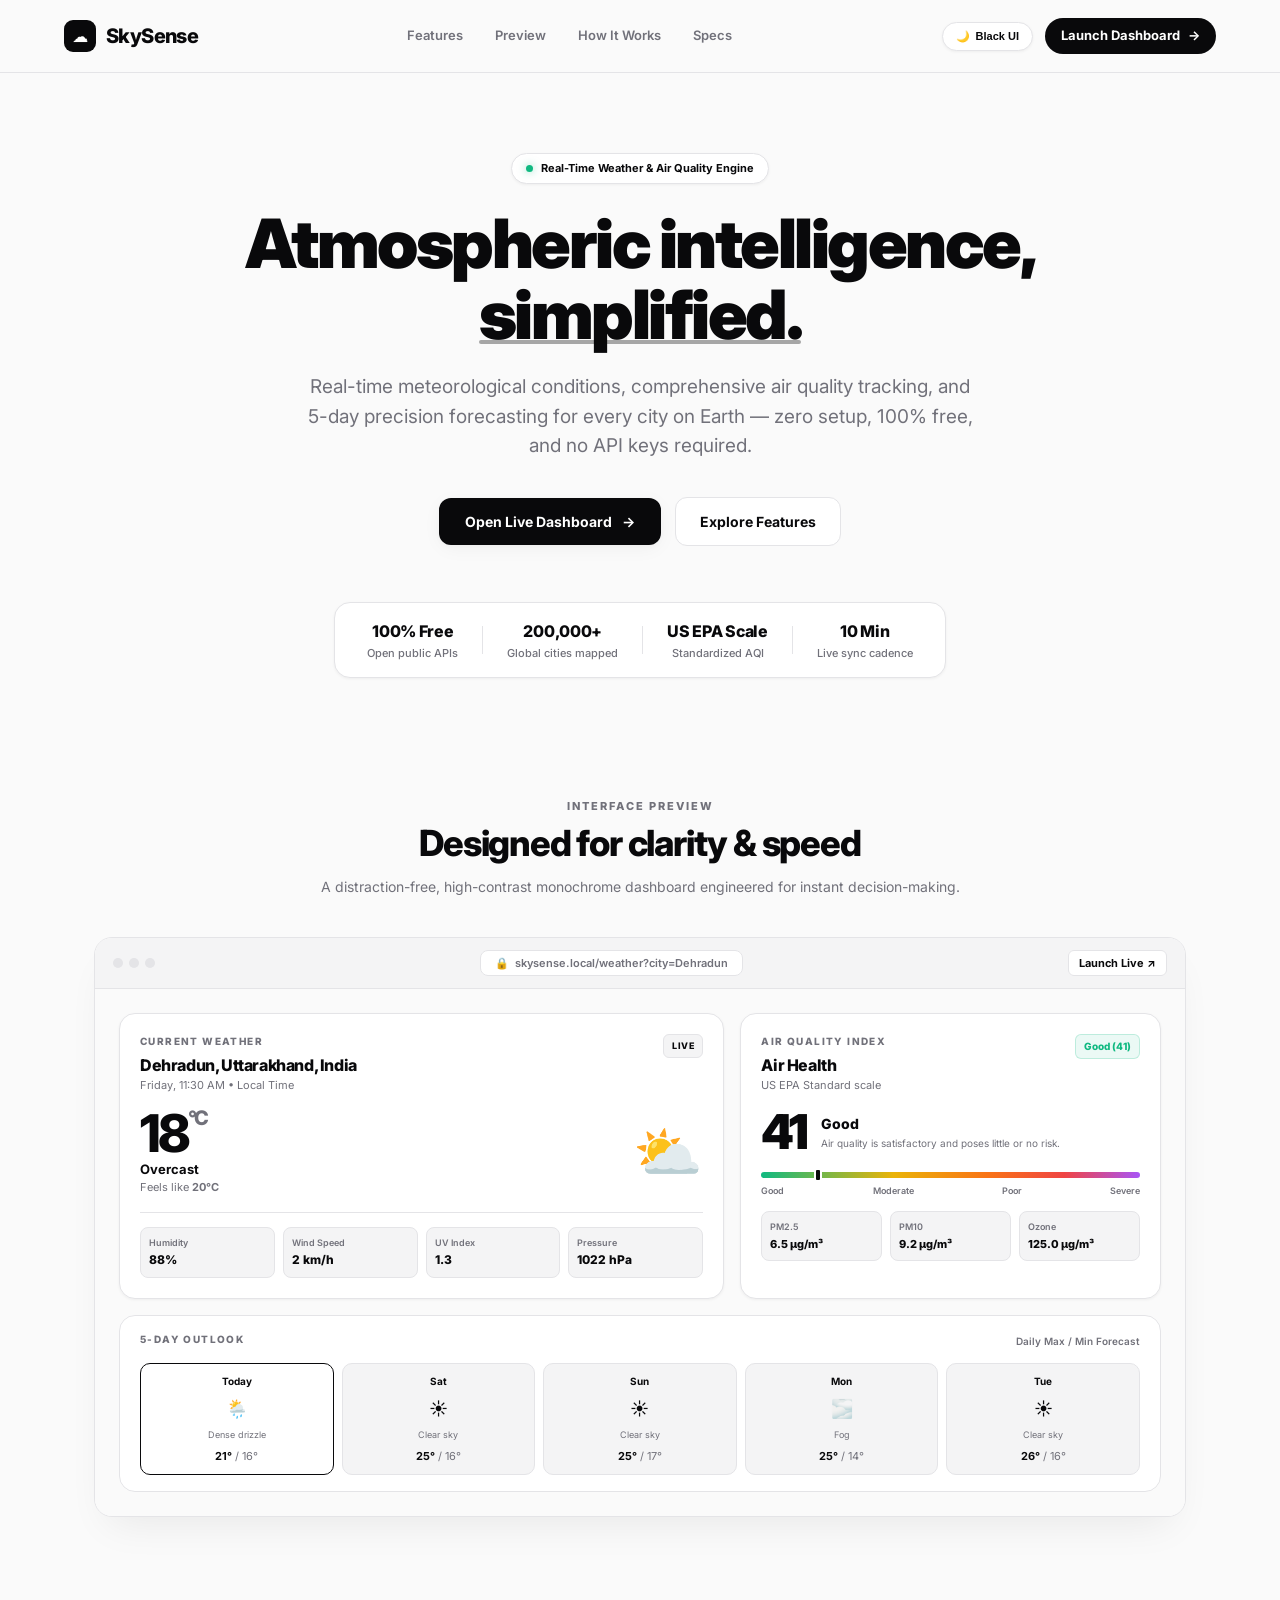
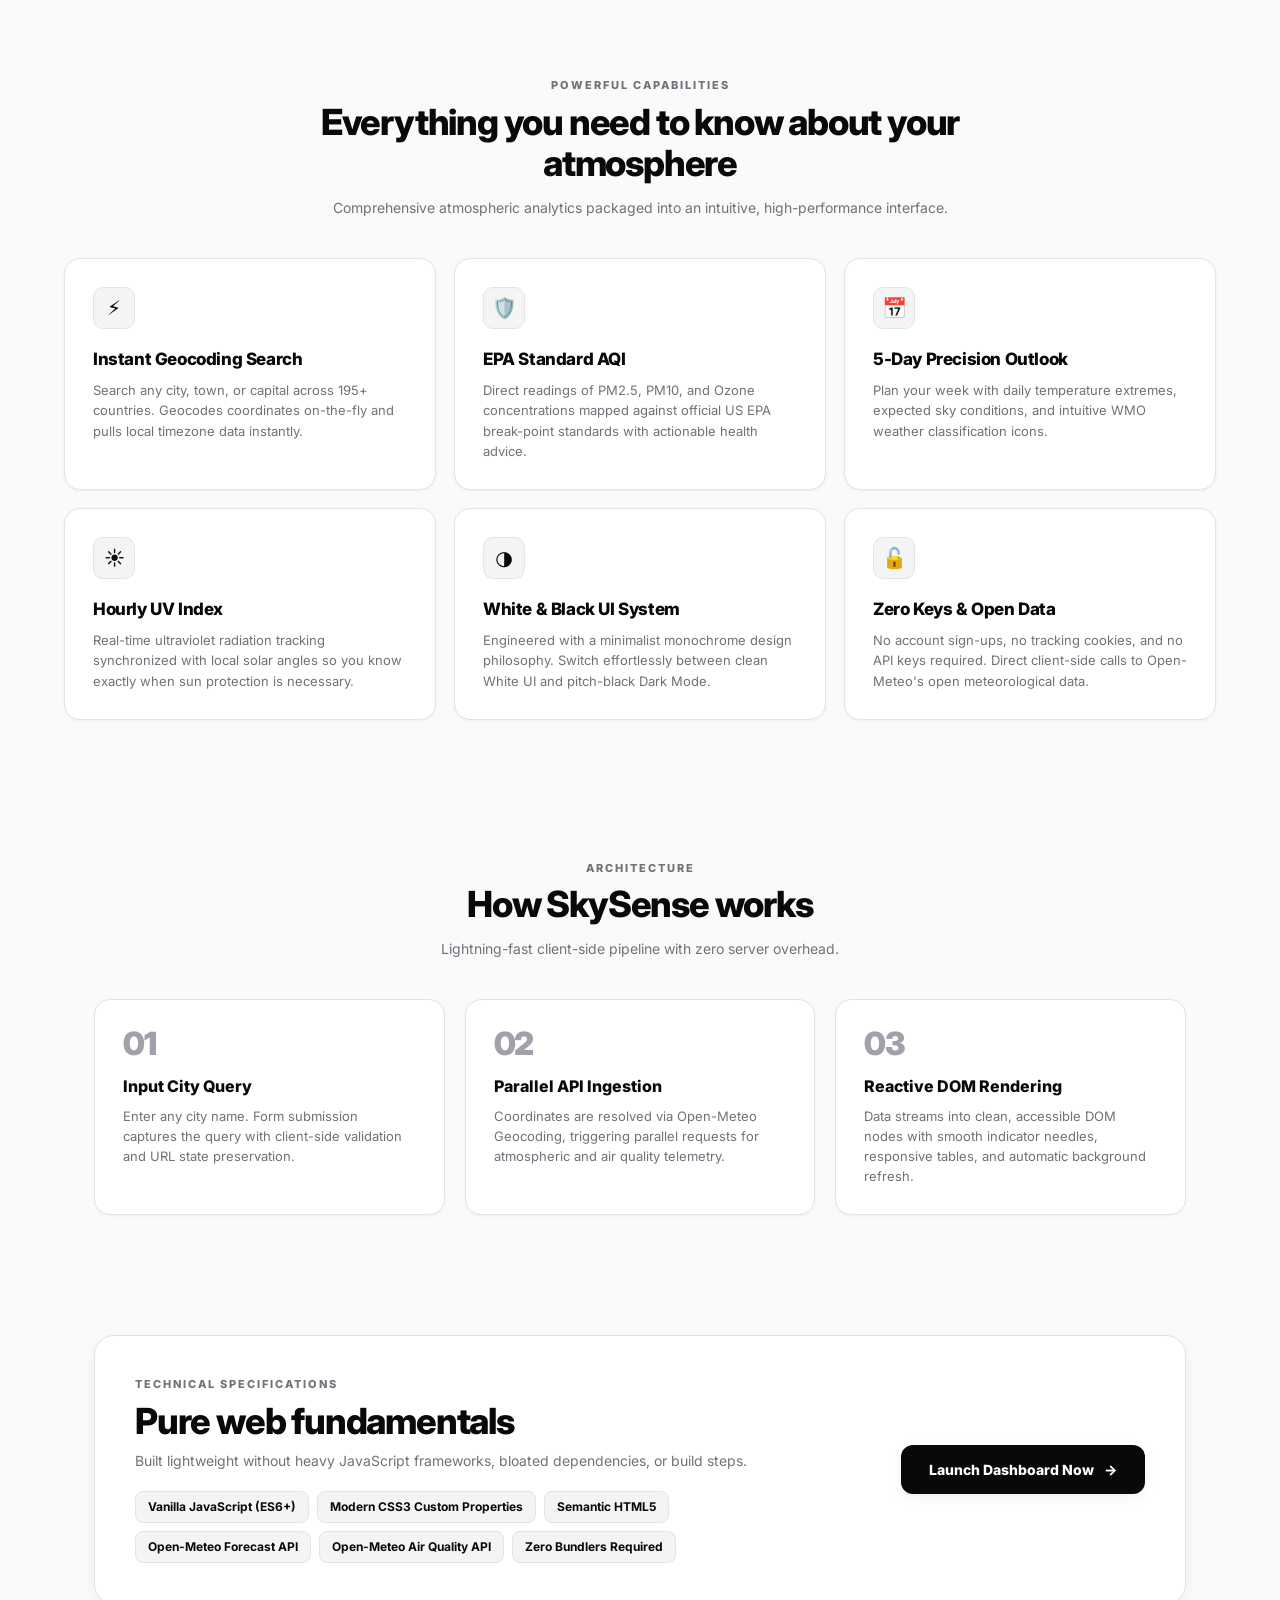
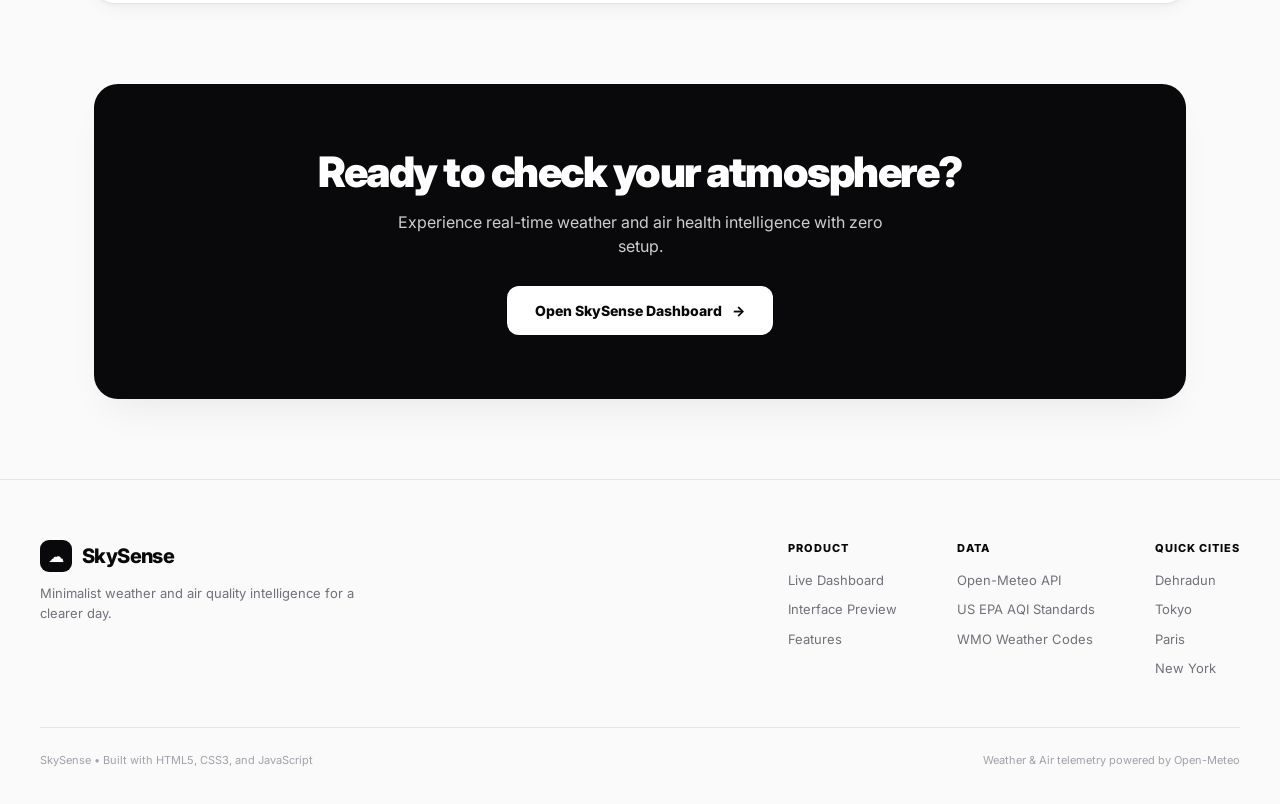
==== landing.html @ 51740b40 "Add files via upload" ====
<!DOCTYPE html>
<html lang="en">
<head>
  <meta charset="UTF-8" />
  <meta name="viewport" content="width=device-width, initial-scale=1.0" />
  <meta name="theme-color" content="#09090b" />
  <title>SkySense — Atmospheric Intelligence, Simplified</title>
  <link rel="preconnect" href="https://fonts.googleapis.com">
  <link rel="preconnect" href="https://fonts.gstatic.com" crossorigin>
  <link href="https://fonts.googleapis.com/css2?family=Inter:wght@400;500;600;700;800;900&display=swap" rel="stylesheet">
  <link rel="stylesheet" href="landing.css" />
</head>
<body>
  <!-- HEADER & NAVIGATION -->
  <header class="navbar">
    <div class="nav-container">
      <a href="landing.html" class="brand" aria-label="SkySense home">
        <span class="brand-mark">☁</span>
        <span class="brand-name">Sky<span class="brand-accent">Sense</span></span>
      </a>
      
      <nav class="nav-links">
        <a href="#features">Features</a>
        <a href="#preview">Preview</a>
        <a href="#how-it-works">How It Works</a>
        <a href="#specs">Specs</a>
      </nav>

      <div class="nav-actions">
        <button id="themeToggle" class="theme-toggle" aria-label="Toggle theme" title="Toggle White / Black theme">
          <span class="theme-toggle-icon">◑</span>
          <span class="theme-toggle-text">Black UI</span>
        </button>
        <a href="index.html" class="btn-primary">
          <span>Launch Dashboard</span>
          <span class="btn-arrow">→</span>
        </a>
      </div>
    </div>
  </header>

  <main>
    <!-- HERO SECTION -->
    <section class="hero-section">
      <div class="hero-badge">
        <span class="badge-dot"></span>
        <span>Real-Time Weather & Air Quality Engine</span>
      </div>

      <h1 class="hero-title">
        Atmospheric intelligence,<br />
        <span class="hero-title-gradient">simplified.</span>
      </h1>

      <p class="hero-subtitle">
        Real-time meteorological conditions, comprehensive air quality tracking, and 5-day precision forecasting for every city on Earth — zero setup, 100% free, and no API keys required.
      </p>

      <div class="hero-cta-group">
        <a href="index.html" class="btn-hero-primary">
          <span>Open Live Dashboard</span>
          <span class="btn-arrow">→</span>
        </a>
        <a href="#preview" class="btn-hero-secondary">
          <span>Explore Features</span>
        </a>
      </div>

      <!-- TRUST / STATS ROW -->
      <div class="hero-stats">
        <div class="hero-stat-item">
          <strong>100% Free</strong>
          <span>Open public APIs</span>
        </div>
        <div class="stat-separator"></div>
        <div class="hero-stat-item">
          <strong>200,000+</strong>
          <span>Global cities mapped</span>
        </div>
        <div class="stat-separator"></div>
        <div class="hero-stat-item">
          <strong>US EPA Scale</strong>
          <span>Standardized AQI</span>
        </div>
        <div class="stat-separator"></div>
        <div class="hero-stat-item">
          <strong>10 Min</strong>
          <span>Live sync cadence</span>
        </div>
      </div>
    </section>

    <!-- LIVE PRODUCT PREVIEW SECTION -->
    <section id="preview" class="preview-section">
      <div class="section-header">
        <p class="section-eyebrow">INTERFACE PREVIEW</p>
        <h2 class="section-title">Designed for clarity & speed</h2>
        <p class="section-desc">A distraction-free, high-contrast monochrome dashboard engineered for instant decision-making.</p>
      </div>

      <div class="mockup-window">
        <div class="mockup-titlebar">
          <div class="mockup-dots">
            <span></span><span></span><span></span>
          </div>
          <div class="mockup-url">
            <span class="lock-icon">🔒</span>
            <span>skysense.local/weather?city=Dehradun</span>
          </div>
          <a href="index.html" class="mockup-launch-btn" title="Open live app">Launch Live ↗</a>
        </div>
        
        <div class="mockup-content">
          <div class="preview-grid">
            <!-- Current Weather Card -->
            <div class="preview-card current-preview">
              <div class="card-head">
                <div>
                  <span class="preview-tag">CURRENT WEATHER</span>
                  <h3>Dehradun, Uttarakhand, India</h3>
                  <p class="preview-time">Friday, 11:30 AM • Local Time</p>
                </div>
                <span class="preview-badge">LIVE</span>
              </div>
              
              <div class="preview-temp-row">
                <div>
                  <div class="preview-temp">18<sup>°C</sup></div>
                  <p class="preview-condition">Overcast</p>
                  <p class="preview-feels">Feels like <strong>20°C</strong></p>
                </div>
                <div class="preview-art">⛅</div>
              </div>

              <div class="preview-metrics">
                <div class="metric-box">
                  <span>Humidity</span>
                  <strong>88%</strong>
                </div>
                <div class="metric-box">
                  <span>Wind Speed</span>
                  <strong>2 km/h</strong>
                </div>
                <div class="metric-box">
                  <span>UV Index</span>
                  <strong>1.3</strong>
                </div>
                <div class="metric-box">
                  <span>Pressure</span>
                  <strong>1022 hPa</strong>
                </div>
              </div>
            </div>

            <!-- Air Quality Card -->
            <div class="preview-card aqi-preview">
              <div class="card-head">
                <div>
                  <span class="preview-tag">AIR QUALITY INDEX</span>
                  <h3>Air Health</h3>
                  <p class="preview-time">US EPA Standard scale</p>
                </div>
                <span class="aqi-badge">Good (41)</span>
              </div>

              <div class="aqi-display">
                <div class="aqi-val">41</div>
                <div class="aqi-info">
                  <strong>Good</strong>
                  <span>Air quality is satisfactory and poses little or no risk.</span>
                </div>
              </div>

              <div class="aqi-bar-preview">
                <div class="aqi-bar-fill"></div>
              </div>
              <div class="aqi-bar-labels">
                <span>Good</span><span>Moderate</span><span>Poor</span><span>Severe</span>
              </div>

              <div class="pollutant-preview-row">
                <div class="pollutant-pill">
                  <span>PM2.5</span>
                  <strong>6.5 µg/m³</strong>
                </div>
                <div class="pollutant-pill">
                  <span>PM10</span>
                  <strong>9.2 µg/m³</strong>
                </div>
                <div class="pollutant-pill">
                  <span>Ozone</span>
                  <strong>125.0 µg/m³</strong>
                </div>
              </div>
            </div>
          </div>

          <!-- Forecast Strip -->
          <div class="preview-forecast-strip">
            <div class="forecast-strip-head">
              <span class="preview-tag">5-DAY OUTLOOK</span>
              <span class="forecast-caption">Daily Max / Min Forecast</span>
            </div>
            <div class="forecast-tiles">
              <div class="forecast-tile active">
                <span class="f-day">Today</span>
                <span class="f-icon">🌦️</span>
                <span class="f-desc">Dense drizzle</span>
                <span class="f-temps"><strong>21°</strong> / 16°</span>
              </div>
              <div class="forecast-tile">
                <span class="f-day">Sat</span>
                <span class="f-icon">☀️</span>
                <span class="f-desc">Clear sky</span>
                <span class="f-temps"><strong>25°</strong> / 16°</span>
              </div>
              <div class="forecast-tile">
                <span class="f-day">Sun</span>
                <span class="f-icon">☀️</span>
                <span class="f-desc">Clear sky</span>
                <span class="f-temps"><strong>25°</strong> / 17°</span>
              </div>
              <div class="forecast-tile">
                <span class="f-day">Mon</span>
                <span class="f-icon">🌫️</span>
                <span class="f-desc">Fog</span>
                <span class="f-temps"><strong>25°</strong> / 14°</span>
              </div>
              <div class="forecast-tile">
                <span class="f-day">Tue</span>
                <span class="f-icon">☀️</span>
                <span class="f-desc">Clear sky</span>
                <span class="f-temps"><strong>26°</strong> / 16°</span>
              </div>
            </div>
          </div>
        </div>
      </div>
    </section>

    <!-- CORE FEATURES BENTO GRID -->
    <section id="features" class="features-section">
      <div class="section-header">
        <p class="section-eyebrow">POWERFUL CAPABILITIES</p>
        <h2 class="section-title">Everything you need to know about your atmosphere</h2>
        <p class="section-desc">Comprehensive atmospheric analytics packaged into an intuitive, high-performance interface.</p>
      </div>

      <div class="features-grid">
        <div class="feature-card">
          <div class="feature-icon">⚡</div>
          <h3>Instant Geocoding Search</h3>
          <p>Search any city, town, or capital across 195+ countries. Geocodes coordinates on-the-fly and pulls local timezone data instantly.</p>
        </div>

        <div class="feature-card">
          <div class="feature-icon">🛡️</div>
          <h3>EPA Standard AQI</h3>
          <p>Direct readings of PM2.5, PM10, and Ozone concentrations mapped against official US EPA break-point standards with actionable health advice.</p>
        </div>

        <div class="feature-card">
          <div class="feature-icon">📅</div>
          <h3>5-Day Precision Outlook</h3>
          <p>Plan your week with daily temperature extremes, expected sky conditions, and intuitive WMO weather classification icons.</p>
        </div>

        <div class="feature-card">
          <div class="feature-icon">☀️</div>
          <h3>Hourly UV Index</h3>
          <p>Real-time ultraviolet radiation tracking synchronized with local solar angles so you know exactly when sun protection is necessary.</p>
        </div>

        <div class="feature-card">
          <div class="feature-icon">◑</div>
          <h3>White & Black UI System</h3>
          <p>Engineered with a minimalist monochrome design philosophy. Switch effortlessly between clean White UI and pitch-black Dark Mode.</p>
        </div>

        <div class="feature-card">
          <div class="feature-icon">🔓</div>
          <h3>Zero Keys & Open Data</h3>
          <p>No account sign-ups, no tracking cookies, and no API keys required. Direct client-side calls to Open-Meteo's open meteorological data.</p>
        </div>
      </div>
    </section>

    <!-- HOW IT WORKS -->
    <section id="how-it-works" class="how-section">
      <div class="section-header">
        <p class="section-eyebrow">ARCHITECTURE</p>
        <h2 class="section-title">How SkySense works</h2>
        <p class="section-desc">Lightning-fast client-side pipeline with zero server overhead.</p>
      </div>

      <div class="steps-grid">
        <div class="step-card">
          <div class="step-num">01</div>
          <h4>Input City Query</h4>
          <p>Enter any city name. Form submission captures the query with client-side validation and URL state preservation.</p>
        </div>

        <div class="step-card">
          <div class="step-num">02</div>
          <h4>Parallel API Ingestion</h4>
          <p>Coordinates are resolved via Open-Meteo Geocoding, triggering parallel requests for atmospheric and air quality telemetry.</p>
        </div>

        <div class="step-card">
          <div class="step-num">03</div>
          <h4>Reactive DOM Rendering</h4>
          <p>Data streams into clean, accessible DOM nodes with smooth indicator needles, responsive tables, and automatic background refresh.</p>
        </div>
      </div>
    </section>

    <!-- SPECS & TECH STACK -->
    <section id="specs" class="specs-section">
      <div class="specs-card">
        <div class="specs-content">
          <p class="section-eyebrow">TECHNICAL SPECIFICATIONS</p>
          <h2 class="section-title">Pure web fundamentals</h2>
          <p class="section-desc">Built lightweight without heavy JavaScript frameworks, bloated dependencies, or build steps.</p>
          
          <div class="specs-tags">
            <span class="spec-tag">Vanilla JavaScript (ES6+)</span>
            <span class="spec-tag">Modern CSS3 Custom Properties</span>
            <span class="spec-tag">Semantic HTML5</span>
            <span class="spec-tag">Open-Meteo Forecast API</span>
            <span class="spec-tag">Open-Meteo Air Quality API</span>
            <span class="spec-tag">Zero Bundlers Required</span>
          </div>
        </div>
        
        <div class="specs-action">
          <a href="index.html" class="btn-primary-large">
            <span>Launch Dashboard Now</span>
            <span class="btn-arrow">→</span>
          </a>
        </div>
      </div>
    </section>

    <!-- FINAL CALL TO ACTION -->
    <section class="cta-section">
      <div class="cta-box">
        <h2 class="cta-heading">Ready to check your atmosphere?</h2>
        <p class="cta-copy">Experience real-time weather and air health intelligence with zero setup.</p>
        <div class="cta-buttons">
          <a href="index.html" class="btn-cta-main">
            <span>Open SkySense Dashboard</span>
            <span class="btn-arrow">→</span>
          </a>
        </div>
      </div>
    </section>
  </main>

  <!-- FOOTER -->
  <footer class="site-footer">
    <div class="footer-inner">
      <div class="footer-brand">
        <div class="brand">
          <span class="brand-mark">☁</span>
          <span class="brand-name">Sky<span class="brand-accent">Sense</span></span>
        </div>
        <p class="footer-tagline">Minimalist weather and air quality intelligence for a clearer day.</p>
      </div>

      <div class="footer-links-group">
        <div class="footer-col">
          <span class="footer-col-title">Product</span>
          <a href="index.html">Live Dashboard</a>
          <a href="landing.html#preview">Interface Preview</a>
          <a href="landing.html#features">Features</a>
        </div>

        <div class="footer-col">
          <span class="footer-col-title">Data</span>
          <a href="https://open-meteo.com/" target="_blank" rel="noopener">Open-Meteo API</a>
          <a href="https://www.airnow.gov/aqi/aqi-basics/" target="_blank" rel="noopener">US EPA AQI Standards</a>
          <a href="https://wmo.int/" target="_blank" rel="noopener">WMO Weather Codes</a>
        </div>

        <div class="footer-col">
          <span class="footer-col-title">Quick Cities</span>
          <a href="index.html?city=Dehradun">Dehradun</a>
          <a href="index.html?city=Tokyo">Tokyo</a>
          <a href="index.html?city=Paris">Paris</a>
          <a href="index.html?city=New+York">New York</a>
        </div>
      </div>
    </div>

    <div class="footer-bottom">
      <span>SkySense • Built with HTML5, CSS3, and JavaScript</span>
      <span>Weather & Air telemetry powered by Open-Meteo</span>
    </div>
  </footer>

  <!-- SCRIPT -->
  <script>
    // Theme toggle matching dashboard preference
    const themeToggle = document.getElementById("themeToggle");
    
    function applyTheme(theme) {
      document.documentElement.setAttribute("data-theme", theme);
      localStorage.setItem("skysense_theme", theme);
      if (themeToggle) {
        const isDark = theme === "dark";
        const icon = themeToggle.querySelector(".theme-toggle-icon");
        const label = themeToggle.querySelector(".theme-toggle-text");
        if (icon) icon.textContent = isDark ? "☀️" : "🌙";
        if (label) label.textContent = isDark ? "White UI" : "Black UI";
      }
    }

    const urlParams = new URLSearchParams(window.location.search);
    const themeParam = urlParams.get("theme");
    const savedTheme = themeParam || localStorage.getItem("skysense_theme") || "light";
    applyTheme(savedTheme);

    if (themeToggle) {
      themeToggle.addEventListener("click", () => {
        const current = document.documentElement.getAttribute("data-theme") || "light";
        const next = current === "dark" ? "light" : "dark";
        applyTheme(next);
      });
    }

    // Smooth scroll for nav anchor links
    document.querySelectorAll('a[href^="#"]').forEach(anchor => {
      anchor.addEventListener("click", function(e) {
        const target = document.querySelector(this.getAttribute("href"));
        if (target) {
          e.preventDefault();
          target.scrollIntoView({ behavior: "smooth" });
        }
      });
    });
  </script>
</body>
</html>
---- landing.css ----
* {
  box-sizing: border-box;
  margin: 0;
  padding: 0;
}

:root {
  color-scheme: light;
  --bg: #fafafa;
  --panel: #ffffff;
  --panel-subtle: #f4f4f5;
  --border: #e4e4e7;
  --border-strong: #09090b;
  --text: #09090b;
  --text-muted: #71717a;
  --text-dim: #a1a1aa;
  
  --brand-mark-bg: #09090b;
  --brand-mark-text: #ffffff;
  --brand-accent: #09090b;
  
  --btn-bg: #09090b;
  --btn-text: #ffffff;
  --btn-hover: #27272a;
  
  --badge-bg: #f4f4f5;
  --badge-text: #09090b;
  --badge-border: #e4e4e7;
  
  --shadow-sm: 0 1px 3px rgba(0, 0, 0, 0.05);
  --shadow-md: 0 4px 20px -2px rgba(0, 0, 0, 0.05), 0 2px 6px -1px rgba(0, 0, 0, 0.03);
  --shadow-lg: 0 20px 40px -15px rgba(0, 0, 0, 0.08);
}

[data-theme="dark"] {
  color-scheme: dark;
  --bg: #09090b;
  --panel: #121214;
  --panel-subtle: #18181b;
  --border: #27272a;
  --border-strong: #f4f4f5;
  --text: #f4f4f5;
  --text-muted: #a1a1aa;
  --text-dim: #71717a;
  
  --brand-mark-bg: #f4f4f5;
  --brand-mark-text: #09090b;
  --brand-accent: #f4f4f5;
  
  --btn-bg: #f4f4f5;
  --btn-text: #09090b;
  --btn-hover: #e4e4e7;
  
  --badge-bg: #1c1c20;
  --badge-text: #f4f4f5;
  --badge-border: #27272a;
  
  --shadow-sm: 0 1px 3px rgba(0, 0, 0, 0.4);
  --shadow-md: 0 4px 24px rgba(0, 0, 0, 0.6);
  --shadow-lg: 0 20px 45px rgba(0, 0, 0, 0.8);
}

html {
  scroll-behavior: smooth;
}

body {
  background-color: var(--bg);
  color: var(--text);
  font-family: Inter, system-ui, -apple-system, BlinkMacSystemFont, "Segoe UI", Roboto, sans-serif;
  line-height: 1.5;
  transition: background-color 0.25s ease, color 0.25s ease;
  -webkit-font-smoothing: antialiased;
}

/* TYPOGRAPHY HELPERS */
a {
  color: inherit;
  text-decoration: none;
}

/* NAVBAR */
.navbar {
  position: sticky;
  top: 0;
  z-index: 100;
  background: var(--bg);
  border-bottom: 1px solid var(--border);
  backdrop-filter: blur(12px);
  transition: background-color 0.25s ease, border-color 0.25s ease;
}

.nav-container {
  max-width: 1200px;
  margin: 0 auto;
  padding: 0 24px;
  height: 72px;
  display: flex;
  align-items: center;
  justify-content: space-between;
}

.brand {
  display: flex;
  align-items: center;
  gap: 10px;
  font-size: 20px;
  font-weight: 800;
  letter-spacing: -0.6px;
}

.brand-mark {
  display: grid;
  place-items: center;
  width: 32px;
  height: 32px;
  border-radius: 9px;
  color: var(--brand-mark-text);
  background: var(--brand-mark-bg);
  font-size: 16px;
  transition: all 0.25s ease;
}

.brand-accent {
  color: var(--text);
}

.nav-links {
  display: flex;
  align-items: center;
  gap: 32px;
}

.nav-links a {
  font-size: 13px;
  font-weight: 600;
  color: var(--text-muted);
  transition: color 0.15s ease;
}

.nav-links a:hover {
  color: var(--text);
}

.nav-actions {
  display: flex;
  align-items: center;
  gap: 12px;
}

.theme-toggle {
  display: inline-flex;
  align-items: center;
  gap: 6px;
  background: var(--panel);
  color: var(--text);
  border: 1px solid var(--border);
  border-radius: 20px;
  padding: 7px 13px;
  font-size: 11px;
  font-weight: 700;
  cursor: pointer;
  box-shadow: var(--shadow-sm);
  transition: all 0.2s ease;
}

.theme-toggle:hover {
  background: var(--panel-subtle);
  border-color: var(--border-strong);
  transform: translateY(-1px);
}

.btn-primary {
  display: inline-flex;
  align-items: center;
  gap: 8px;
  background: var(--btn-bg);
  color: var(--btn-text);
  padding: 8px 16px;
  border-radius: 20px;
  font-size: 13px;
  font-weight: 700;
  transition: all 0.2s ease;
}

.btn-primary:hover {
  background: var(--btn-hover);
  transform: translateY(-1px);
}

.btn-arrow {
  transition: transform 0.2s ease;
}

.btn-primary:hover .btn-arrow,
.btn-hero-primary:hover .btn-arrow,
.btn-primary-large:hover .btn-arrow,
.btn-cta-main:hover .btn-arrow {
  transform: translateX(3px);
}

/* HERO SECTION */
.hero-section {
  max-width: 900px;
  margin: 0 auto;
  padding: 80px 24px 60px;
  text-align: center;
  display: flex;
  flex-direction: column;
  align-items: center;
}

.hero-badge {
  display: inline-flex;
  align-items: center;
  gap: 8px;
  background: var(--panel);
  border: 1px solid var(--border);
  border-radius: 20px;
  padding: 6px 14px;
  font-size: 11px;
  font-weight: 700;
  color: var(--text);
  margin-bottom: 24px;
  box-shadow: var(--shadow-sm);
}

.badge-dot {
  width: 7px;
  height: 7px;
  border-radius: 50%;
  background: #10b981;
  box-shadow: 0 0 8px rgba(16, 185, 129, 0.5);
}

.hero-title {
  font-size: clamp(38px, 6vw, 68px);
  font-weight: 900;
  line-height: 1.05;
  letter-spacing: -2.5px;
  color: var(--text);
  margin-bottom: 22px;
}

.hero-title-gradient {
  position: relative;
  display: inline-block;
}

.hero-title-gradient::after {
  content: "";
  position: absolute;
  left: 0;
  bottom: 6px;
  width: 100%;
  height: 4px;
  background: var(--text);
  border-radius: 2px;
  opacity: 0.35;
}

.hero-subtitle {
  font-size: clamp(16px, 2vw, 19px);
  line-height: 1.55;
  color: var(--text-muted);
  max-width: 680px;
  margin-bottom: 36px;
}

.hero-cta-group {
  display: flex;
  align-items: center;
  gap: 14px;
  margin-bottom: 56px;
}

.btn-hero-primary {
  display: inline-flex;
  align-items: center;
  gap: 10px;
  background: var(--btn-bg);
  color: var(--btn-text);
  padding: 13px 26px;
  border-radius: 12px;
  font-size: 14px;
  font-weight: 700;
  box-shadow: var(--shadow-md);
  transition: all 0.2s ease;
}

.btn-hero-primary:hover {
  background: var(--btn-hover);
  transform: translateY(-2px);
  box-shadow: var(--shadow-lg);
}

.btn-hero-secondary {
  display: inline-flex;
  align-items: center;
  background: var(--panel);
  color: var(--text);
  border: 1px solid var(--border);
  padding: 13px 24px;
  border-radius: 12px;
  font-size: 14px;
  font-weight: 700;
  transition: all 0.2s ease;
}

.btn-hero-secondary:hover {
  background: var(--panel-subtle);
  border-color: var(--border-strong);
}

/* HERO STATS */
.hero-stats {
  display: flex;
  align-items: center;
  justify-content: center;
  gap: 24px;
  background: var(--panel);
  border: 1px solid var(--border);
  border-radius: 16px;
  padding: 16px 32px;
  box-shadow: var(--shadow-sm);
  max-width: 100%;
  flex-wrap: wrap;
}

.hero-stat-item {
  display: flex;
  flex-direction: column;
  gap: 2px;
  text-align: center;
}

.hero-stat-item strong {
  font-size: 16px;
  font-weight: 800;
  color: var(--text);
  letter-spacing: -0.3px;
}

.hero-stat-item span {
  font-size: 11px;
  font-weight: 500;
  color: var(--text-muted);
}

.stat-separator {
  width: 1px;
  height: 28px;
  background: var(--border);
}

/* PREVIEW SECTION & MOCKUP */
.preview-section {
  max-width: 1140px;
  margin: 0 auto;
  padding: 60px 24px 80px;
}

.section-header {
  text-align: center;
  max-width: 640px;
  margin: 0 auto 40px;
}

.section-eyebrow {
  font-size: 11px;
  font-weight: 800;
  letter-spacing: 2px;
  text-transform: uppercase;
  color: var(--text-muted);
  margin-bottom: 8px;
}

.section-title {
  font-size: clamp(26px, 3.5vw, 36px);
  font-weight: 800;
  letter-spacing: -1.2px;
  color: var(--text);
  line-height: 1.15;
  margin-bottom: 12px;
}

.section-desc {
  font-size: 14px;
  color: var(--text-muted);
  line-height: 1.5;
}

.mockup-window {
  background: var(--panel);
  border: 1px solid var(--border);
  border-radius: 18px;
  overflow: hidden;
  box-shadow: var(--shadow-lg);
  transition: all 0.25s ease;
}

.mockup-titlebar {
  display: flex;
  align-items: center;
  justify-content: space-between;
  padding: 12px 18px;
  background: var(--panel-subtle);
  border-bottom: 1px solid var(--border);
}

.mockup-dots {
  display: flex;
  align-items: center;
  gap: 6px;
}

.mockup-dots span {
  width: 10px;
  height: 10px;
  border-radius: 50%;
  background: var(--border);
}

.mockup-url {
  display: flex;
  align-items: center;
  gap: 6px;
  background: var(--panel);
  border: 1px solid var(--border);
  padding: 4px 14px;
  border-radius: 8px;
  font-size: 11px;
  font-weight: 600;
  color: var(--text-muted);
}

.mockup-launch-btn {
  font-size: 11px;
  font-weight: 700;
  color: var(--text);
  padding: 4px 10px;
  border-radius: 6px;
  background: var(--panel);
  border: 1px solid var(--border);
}

.mockup-content {
  padding: 24px;
  background: var(--bg);
}

.preview-grid {
  display: grid;
  grid-template-columns: 1.18fr 0.82fr;
  gap: 16px;
  margin-bottom: 16px;
}

.preview-card {
  background: var(--panel);
  border: 1px solid var(--border);
  border-radius: 16px;
  padding: 20px;
  box-shadow: var(--shadow-sm);
}

.card-head {
  display: flex;
  justify-content: space-between;
  align-items: flex-start;
  margin-bottom: 14px;
}

.preview-tag {
  font-size: 10px;
  font-weight: 800;
  letter-spacing: 1.4px;
  color: var(--text-muted);
  display: block;
  margin-bottom: 4px;
}

.card-head h3 {
  font-size: 16px;
  font-weight: 800;
  letter-spacing: -0.4px;
  color: var(--text);
}

.preview-time {
  font-size: 11px;
  color: var(--text-muted);
}

.preview-badge {
  font-size: 9px;
  font-weight: 800;
  letter-spacing: 0.6px;
  background: var(--panel-subtle);
  border: 1px solid var(--border);
  padding: 4px 8px;
  border-radius: 6px;
  color: var(--text);
}

.preview-temp-row {
  display: flex;
  justify-content: space-between;
  align-items: center;
  margin: 10px 0 16px;
}

.preview-temp {
  font-size: 52px;
  font-weight: 800;
  line-height: 1;
  letter-spacing: -3px;
  color: var(--text);
}

.preview-temp sup {
  font-size: 20px;
  color: var(--text-muted);
  vertical-align: top;
}

.preview-condition {
  font-size: 13px;
  font-weight: 700;
  color: var(--text);
}

.preview-feels {
  font-size: 11px;
  color: var(--text-muted);
}

.preview-art {
  font-size: 56px;
  user-select: none;
}

.preview-metrics {
  display: grid;
  grid-template-columns: repeat(4, 1fr);
  gap: 8px;
  border-top: 1px solid var(--border);
  padding-top: 14px;
}

.metric-box {
  display: flex;
  flex-direction: column;
  gap: 2px;
  background: var(--panel-subtle);
  border: 1px solid var(--border);
  border-radius: 8px;
  padding: 8px;
}

.metric-box span {
  font-size: 9px;
  color: var(--text-muted);
  font-weight: 600;
}

.metric-box strong {
  font-size: 12px;
  font-weight: 800;
  color: var(--text);
}

/* AQI PREVIEW */
.aqi-badge {
  font-size: 10px;
  font-weight: 800;
  background: #10b98115;
  color: #10b981;
  border: 1px solid #10b98135;
  padding: 4px 8px;
  border-radius: 6px;
}

.aqi-display {
  display: flex;
  align-items: center;
  gap: 14px;
  margin: 14px 0 16px;
}

.aqi-val {
  font-size: 48px;
  font-weight: 900;
  line-height: 1;
  letter-spacing: -2px;
  color: var(--text);
}

.aqi-info {
  display: flex;
  flex-direction: column;
  gap: 2px;
}

.aqi-info strong {
  font-size: 14px;
  font-weight: 800;
  color: var(--text);
}

.aqi-info span {
  font-size: 10px;
  color: var(--text-muted);
  line-height: 1.4;
}

.aqi-bar-preview {
  height: 6px;
  background: linear-gradient(90deg, #10b981 0%, #eab308 35%, #f97316 60%, #ef4444 80%, #a855f7 100%);
  border-radius: 10px;
  position: relative;
}

.aqi-bar-fill {
  position: absolute;
  top: 50%;
  left: 15%;
  width: 8px;
  height: 14px;
  background: var(--text);
  border: 2px solid var(--panel);
  border-radius: 3px;
  transform: translate(-50%, -50%);
}

.aqi-bar-labels {
  display: flex;
  justify-content: space-between;
  font-size: 9px;
  color: var(--text-muted);
  font-weight: 600;
  margin-top: 6px;
}

.pollutant-preview-row {
  display: grid;
  grid-template-columns: repeat(3, 1fr);
  gap: 8px;
  margin-top: 14px;
}

.pollutant-pill {
  background: var(--panel-subtle);
  border: 1px solid var(--border);
  padding: 8px;
  border-radius: 8px;
  display: flex;
  flex-direction: column;
  gap: 2px;
}

.pollutant-pill span {
  font-size: 9px;
  color: var(--text-muted);
  font-weight: 600;
}

.pollutant-pill strong {
  font-size: 11px;
  font-weight: 800;
  color: var(--text);
}

/* FORECAST STRIP */
.preview-forecast-strip {
  background: var(--panel);
  border: 1px solid var(--border);
  border-radius: 16px;
  padding: 16px 20px;
}

.forecast-strip-head {
  display: flex;
  justify-content: space-between;
  align-items: center;
  margin-bottom: 12px;
}

.forecast-caption {
  font-size: 10px;
  font-weight: 600;
  color: var(--text-muted);
}

.forecast-tiles {
  display: grid;
  grid-template-columns: repeat(5, 1fr);
  gap: 8px;
}

.forecast-tile {
  background: var(--panel-subtle);
  border: 1px solid var(--border);
  border-radius: 10px;
  padding: 10px 8px;
  display: flex;
  flex-direction: column;
  align-items: center;
  gap: 6px;
  text-align: center;
}

.forecast-tile.active {
  border-color: var(--border-strong);
  background: var(--panel);
}

.f-day {
  font-size: 10px;
  font-weight: 700;
  color: var(--text);
}

.f-icon {
  font-size: 18px;
}

.f-desc {
  font-size: 9px;
  color: var(--text-muted);
}

.f-temps {
  font-size: 11px;
  color: var(--text-muted);
}

.f-temps strong {
  color: var(--text);
}

/* FEATURES SECTION */
.features-section {
  max-width: 1200px;
  margin: 0 auto;
  padding: 80px 24px;
}

.features-grid {
  display: grid;
  grid-template-columns: repeat(3, 1fr);
  gap: 18px;
}

.feature-card {
  background: var(--panel);
  border: 1px solid var(--border);
  border-radius: 16px;
  padding: 28px;
  box-shadow: var(--shadow-sm);
  transition: all 0.2s ease;
}

.feature-card:hover {
  transform: translateY(-2px);
  border-color: var(--border-strong);
  box-shadow: var(--shadow-md);
}

.feature-icon {
  width: 42px;
  height: 42px;
  display: grid;
  place-items: center;
  border-radius: 10px;
  background: var(--panel-subtle);
  border: 1px solid var(--border);
  font-size: 20px;
  margin-bottom: 18px;
}

.feature-card h3 {
  font-size: 17px;
  font-weight: 800;
  letter-spacing: -0.4px;
  color: var(--text);
  margin-bottom: 8px;
}

.feature-card p {
  font-size: 13px;
  line-height: 1.55;
  color: var(--text-muted);
}

/* HOW IT WORKS */
.how-section {
  max-width: 1140px;
  margin: 0 auto;
  padding: 60px 24px 80px;
}

.steps-grid {
  display: grid;
  grid-template-columns: repeat(3, 1fr);
  gap: 20px;
}

.step-card {
  background: var(--panel);
  border: 1px solid var(--border);
  border-radius: 16px;
  padding: 28px;
  box-shadow: var(--shadow-sm);
  position: relative;
}

.step-num {
  font-size: 32px;
  font-weight: 900;
  color: var(--text-dim);
  line-height: 1;
  margin-bottom: 14px;
  letter-spacing: -1.5px;
}

.step-card h4 {
  font-size: 16px;
  font-weight: 800;
  color: var(--text);
  margin-bottom: 8px;
}

.step-card p {
  font-size: 13px;
  color: var(--text-muted);
  line-height: 1.55;
}

/* SPECS SECTION */
.specs-section {
  max-width: 1140px;
  margin: 0 auto;
  padding: 40px 24px 80px;
}

.specs-card {
  background: var(--panel);
  border: 1px solid var(--border);
  border-radius: 20px;
  padding: 40px;
  display: flex;
  justify-content: space-between;
  align-items: center;
  gap: 32px;
  box-shadow: var(--shadow-md);
}

.specs-content {
  max-width: 640px;
}

.specs-content .section-title {
  text-align: left;
  margin-bottom: 8px;
}

.specs-content .section-desc {
  text-align: left;
  margin-bottom: 20px;
}

.specs-tags {
  display: flex;
  flex-wrap: wrap;
  gap: 8px;
}

.spec-tag {
  background: var(--panel-subtle);
  border: 1px solid var(--border);
  color: var(--text);
  font-size: 12px;
  font-weight: 700;
  padding: 6px 12px;
  border-radius: 8px;
}

.btn-primary-large {
  display: inline-flex;
  align-items: center;
  gap: 10px;
  background: var(--btn-bg);
  color: var(--btn-text);
  padding: 14px 28px;
  border-radius: 12px;
  font-size: 14px;
  font-weight: 800;
  white-space: nowrap;
  box-shadow: var(--shadow-md);
  transition: all 0.2s ease;
}

.btn-primary-large:hover {
  background: var(--btn-hover);
  transform: translateY(-2px);
  box-shadow: var(--shadow-lg);
}

/* CTA BANNER */
.cta-section {
  max-width: 1140px;
  margin: 0 auto;
  padding: 0 24px 80px;
}

.cta-box {
  background: var(--btn-bg);
  color: var(--btn-text);
  border-radius: 24px;
  padding: 64px 32px;
  text-align: center;
  display: flex;
  flex-direction: column;
  align-items: center;
  box-shadow: var(--shadow-lg);
}

.cta-heading {
  font-size: clamp(28px, 4vw, 42px);
  font-weight: 900;
  letter-spacing: -1.5px;
  line-height: 1.15;
  margin-bottom: 14px;
}

.cta-copy {
  font-size: 16px;
  opacity: 0.8;
  max-width: 520px;
  margin-bottom: 28px;
}

.btn-cta-main {
  display: inline-flex;
  align-items: center;
  gap: 10px;
  background: var(--btn-text);
  color: var(--btn-bg);
  padding: 14px 28px;
  border-radius: 12px;
  font-size: 14px;
  font-weight: 800;
  transition: all 0.2s ease;
}

.btn-cta-main:hover {
  opacity: 0.92;
  transform: translateY(-2px);
}

/* FOOTER */
.site-footer {
  border-top: 1px solid var(--border);
  background: var(--bg);
  padding: 60px 24px 36px;
  transition: background-color 0.25s ease, border-color 0.25s ease;
}

.footer-inner {
  max-width: 1200px;
  margin: 0 auto;
  display: flex;
  justify-content: space-between;
  gap: 40px;
  margin-bottom: 48px;
  flex-wrap: wrap;
}

.footer-brand {
  max-width: 320px;
}

.footer-tagline {
  font-size: 13px;
  color: var(--text-muted);
  line-height: 1.5;
  margin-top: 12px;
}

.footer-links-group {
  display: flex;
  gap: 60px;
  flex-wrap: wrap;
}

.footer-col {
  display: flex;
  flex-direction: column;
  gap: 10px;
}

.footer-col-title {
  font-size: 11px;
  font-weight: 800;
  letter-spacing: 1px;
  text-transform: uppercase;
  color: var(--text);
  margin-bottom: 4px;
}

.footer-col a {
  font-size: 13px;
  color: var(--text-muted);
  transition: color 0.15s ease;
}

.footer-col a:hover {
  color: var(--text);
}

.footer-bottom {
  max-width: 1200px;
  margin: 0 auto;
  border-top: 1px solid var(--border);
  padding-top: 24px;
  display: flex;
  justify-content: space-between;
  font-size: 11px;
  color: var(--text-dim);
  flex-wrap: wrap;
  gap: 12px;
}

/* RESPONSIVE BREAKPOINTS */
@media (max-width: 960px) {
  .nav-links {
    display: none;
  }

  .preview-grid {
    grid-template-columns: 1fr;
  }

  .features-grid {
    grid-template-columns: repeat(2, 1fr);
  }

  .steps-grid {
    grid-template-columns: 1fr;
  }

  .specs-card {
    flex-direction: column;
    align-items: flex-start;
  }

  .forecast-tiles {
    grid-template-columns: repeat(5, minmax(76px, 1fr));
    overflow-x: auto;
  }
}

@media (max-width: 640px) {
  .hero-section {
    padding: 48px 16px 40px;
  }

  .hero-cta-group {
    flex-direction: column;
    width: 100%;
  }

  .btn-hero-primary,
  .btn-hero-secondary {
    width: 100%;
    justify-content: center;
  }

  .features-grid {
    grid-template-columns: 1fr;
  }

  .hero-stats {
    flex-direction: column;
    gap: 14px;
    width: 100%;
  }

  .stat-separator {
    display: none;
  }

  .cta-box {
    padding: 40px 20px;
  }

  .footer-inner {
    flex-direction: column;
    gap: 32px;
  }

  .footer-links-group {
    gap: 36px;
  }
}
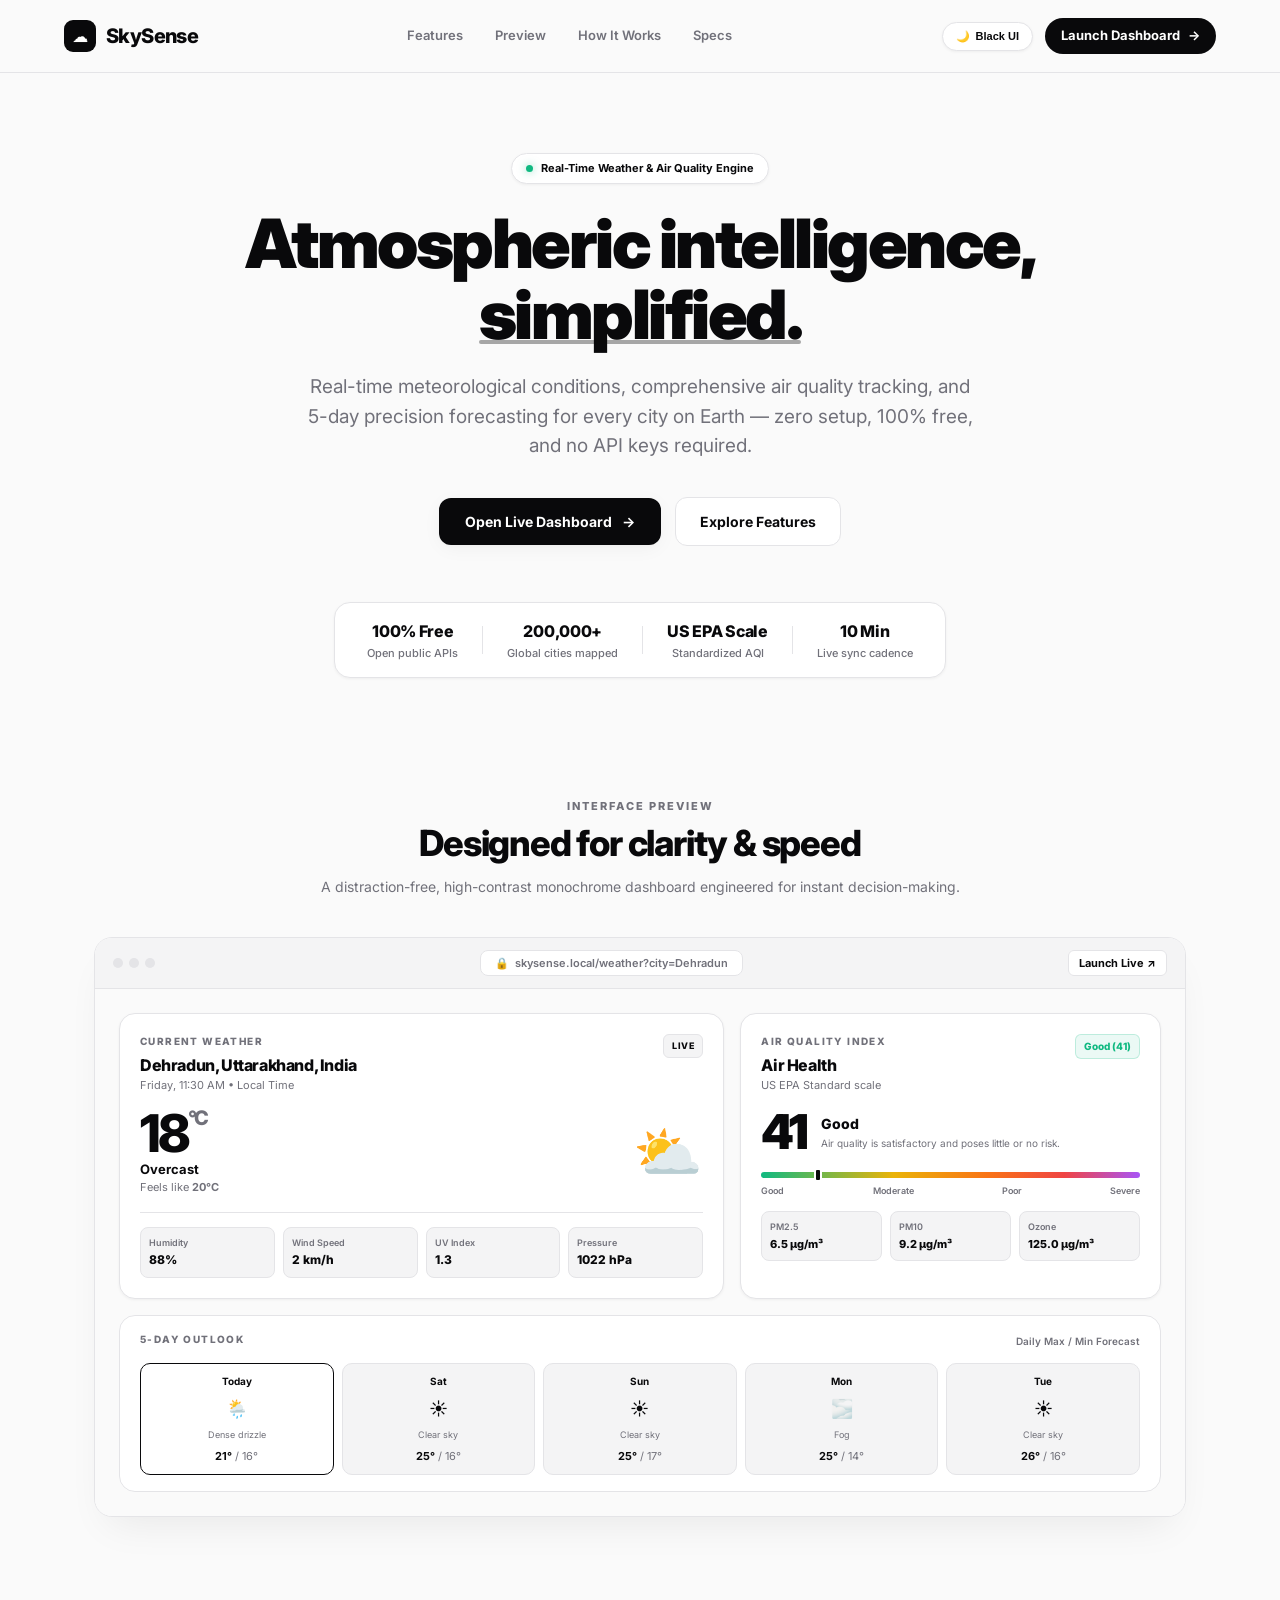
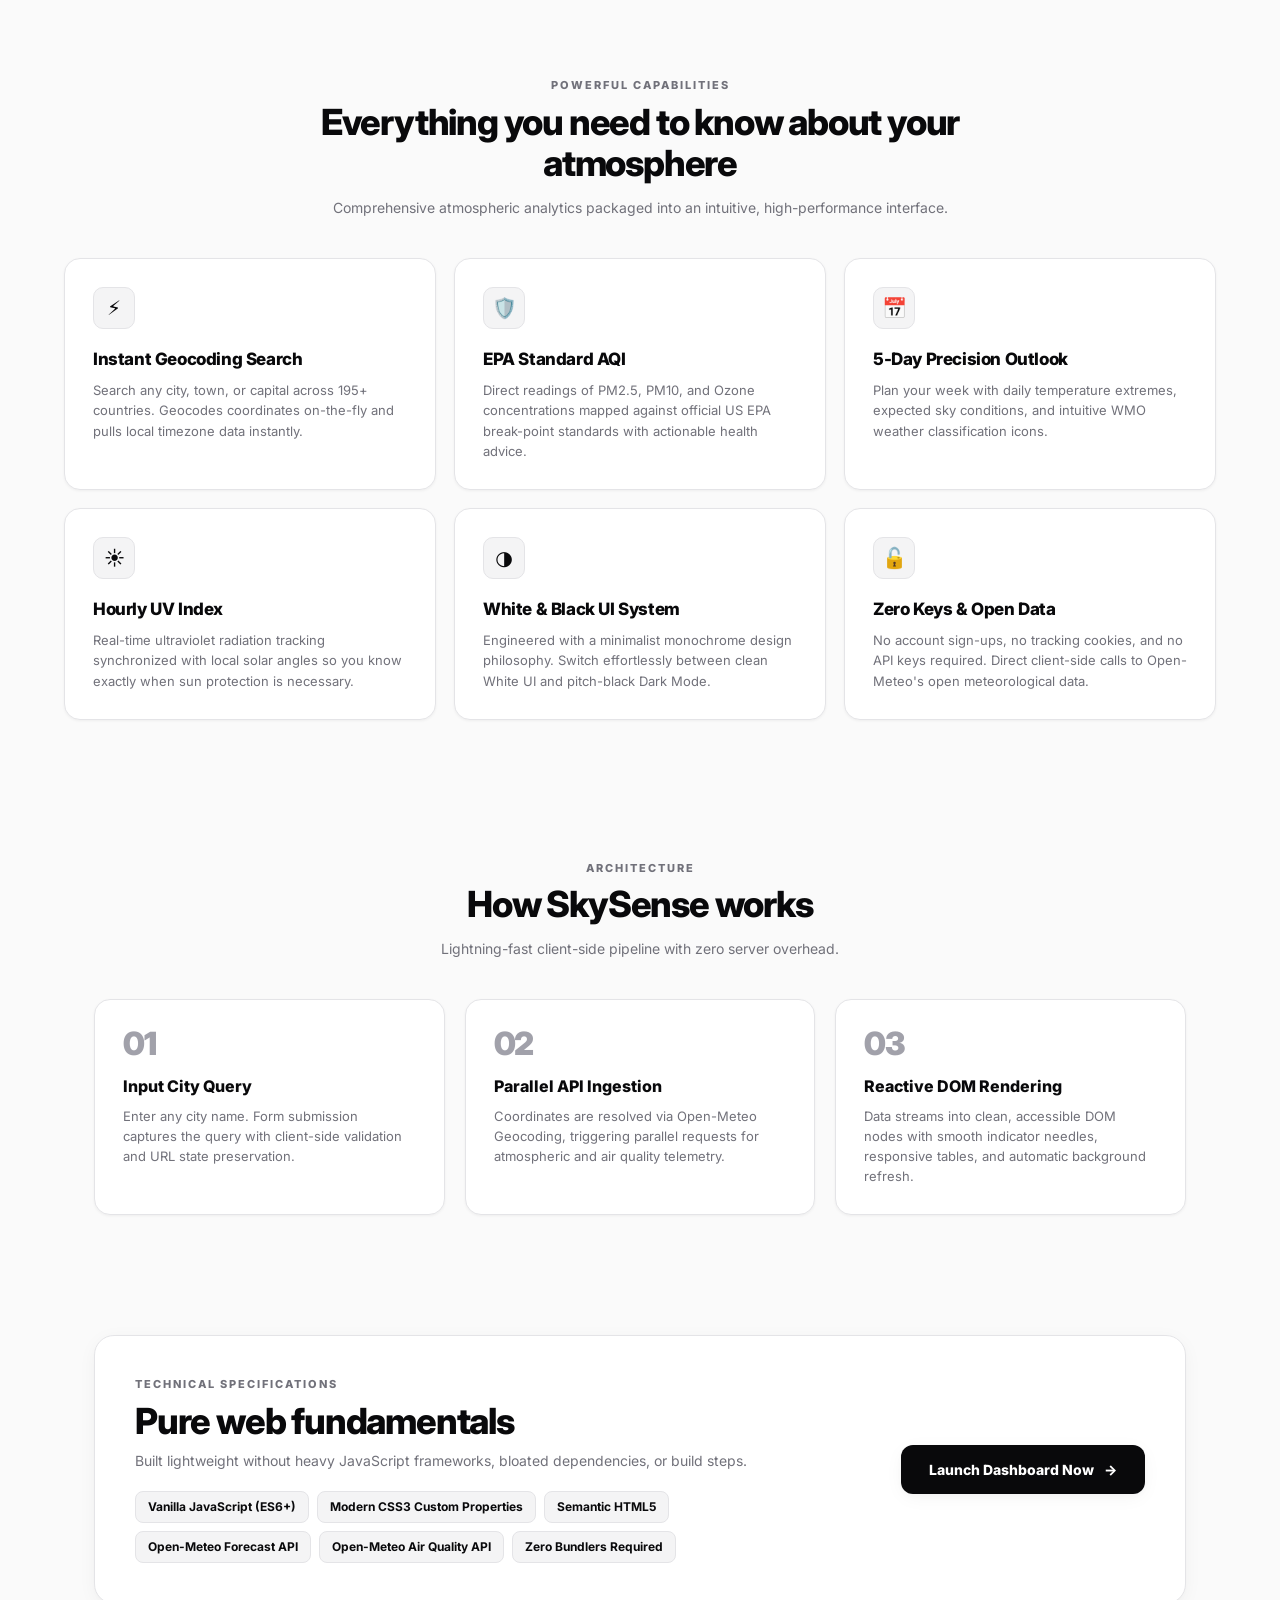
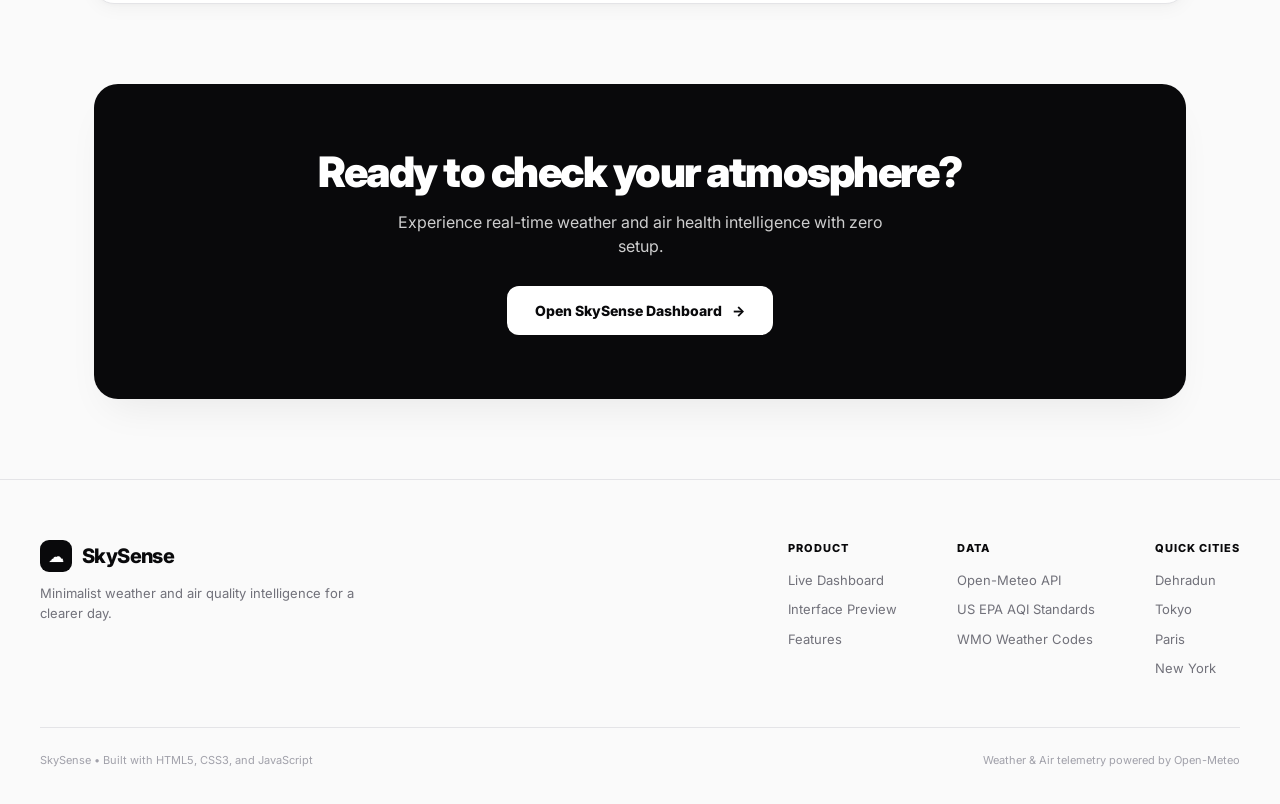
==== commit a872924b: "Add files via upload" ====
--- a/landing.html
+++ b/landing.html
@@ -1,5 +1,6 @@
 <!DOCTYPE html>
 <html lang="en">
+
 <head>
   <meta charset="UTF-8" />
   <meta name="viewport" content="width=device-width, initial-scale=1.0" />
@@ -7,9 +8,11 @@
   <title>SkySense — Atmospheric Intelligence, Simplified</title>
   <link rel="preconnect" href="https://fonts.googleapis.com">
   <link rel="preconnect" href="https://fonts.gstatic.com" crossorigin>
-  <link href="https://fonts.googleapis.com/css2?family=Inter:wght@400;500;600;700;800;900&display=swap" rel="stylesheet">
+  <link href="https://fonts.googleapis.com/css2?family=Inter:wght@400;500;600;700;800;900&display=swap"
+    rel="stylesheet">
   <link rel="stylesheet" href="landing.css" />
 </head>
+
 <body>
   <!-- HEADER & NAVIGATION -->
   <header class="navbar">
@@ -18,7 +21,7 @@
         <span class="brand-mark">☁</span>
         <span class="brand-name">Sky<span class="brand-accent">Sense</span></span>
       </a>
-      
+
       <nav class="nav-links">
         <a href="#features">Features</a>
         <a href="#preview">Preview</a>
@@ -53,7 +56,8 @@
       </h1>
 
       <p class="hero-subtitle">
-        Real-time meteorological conditions, comprehensive air quality tracking, and 5-day precision forecasting for every city on Earth — zero setup, 100% free, and no API keys required.
+        Real-time meteorological conditions, comprehensive air quality tracking, and 5-day precision forecasting for
+        every city on Earth — zero setup, 100% free, and no API keys required.
       </p>
 
       <div class="hero-cta-group">
@@ -95,7 +99,8 @@
       <div class="section-header">
         <p class="section-eyebrow">INTERFACE PREVIEW</p>
         <h2 class="section-title">Designed for clarity & speed</h2>
-        <p class="section-desc">A distraction-free, high-contrast monochrome dashboard engineered for instant decision-making.</p>
+        <p class="section-desc">A distraction-free, high-contrast monochrome dashboard engineered for instant
+          decision-making.</p>
       </div>
 
       <div class="mockup-window">
@@ -109,7 +114,7 @@
           </div>
           <a href="index.html" class="mockup-launch-btn" title="Open live app">Launch Live ↗</a>
         </div>
-        
+
         <div class="mockup-content">
           <div class="preview-grid">
             <!-- Current Weather Card -->
@@ -122,7 +127,7 @@
                 </div>
                 <span class="preview-badge">LIVE</span>
               </div>
-              
+
               <div class="preview-temp-row">
                 <div>
                   <div class="preview-temp">18<sup>°C</sup></div>
@@ -243,44 +248,51 @@
       <div class="section-header">
         <p class="section-eyebrow">POWERFUL CAPABILITIES</p>
         <h2 class="section-title">Everything you need to know about your atmosphere</h2>
-        <p class="section-desc">Comprehensive atmospheric analytics packaged into an intuitive, high-performance interface.</p>
+        <p class="section-desc">Comprehensive atmospheric analytics packaged into an intuitive, high-performance
+          interface.</p>
       </div>
 
       <div class="features-grid">
         <div class="feature-card">
           <div class="feature-icon">⚡</div>
           <h3>Instant Geocoding Search</h3>
-          <p>Search any city, town, or capital across 195+ countries. Geocodes coordinates on-the-fly and pulls local timezone data instantly.</p>
+          <p>Search any city, town, or capital across 195+ countries. Geocodes coordinates on-the-fly and pulls local
+            timezone data instantly.</p>
         </div>
 
         <div class="feature-card">
           <div class="feature-icon">🛡️</div>
           <h3>EPA Standard AQI</h3>
-          <p>Direct readings of PM2.5, PM10, and Ozone concentrations mapped against official US EPA break-point standards with actionable health advice.</p>
+          <p>Direct readings of PM2.5, PM10, and Ozone concentrations mapped against official US EPA break-point
+            standards with actionable health advice.</p>
         </div>
 
         <div class="feature-card">
           <div class="feature-icon">📅</div>
           <h3>5-Day Precision Outlook</h3>
-          <p>Plan your week with daily temperature extremes, expected sky conditions, and intuitive WMO weather classification icons.</p>
+          <p>Plan your week with daily temperature extremes, expected sky conditions, and intuitive WMO weather
+            classification icons.</p>
         </div>
 
         <div class="feature-card">
           <div class="feature-icon">☀️</div>
           <h3>Hourly UV Index</h3>
-          <p>Real-time ultraviolet radiation tracking synchronized with local solar angles so you know exactly when sun protection is necessary.</p>
+          <p>Real-time ultraviolet radiation tracking synchronized with local solar angles so you know exactly when sun
+            protection is necessary.</p>
         </div>
 
         <div class="feature-card">
           <div class="feature-icon">◑</div>
           <h3>White & Black UI System</h3>
-          <p>Engineered with a minimalist monochrome design philosophy. Switch effortlessly between clean White UI and pitch-black Dark Mode.</p>
+          <p>Engineered with a minimalist monochrome design philosophy. Switch effortlessly between clean White UI and
+            pitch-black Dark Mode.</p>
         </div>
 
         <div class="feature-card">
           <div class="feature-icon">🔓</div>
           <h3>Zero Keys & Open Data</h3>
-          <p>No account sign-ups, no tracking cookies, and no API keys required. Direct client-side calls to Open-Meteo's open meteorological data.</p>
+          <p>No account sign-ups, no tracking cookies, and no API keys required. Direct client-side calls to
+            Open-Meteo's open meteorological data.</p>
         </div>
       </div>
     </section>
@@ -297,19 +309,22 @@
         <div class="step-card">
           <div class="step-num">01</div>
           <h4>Input City Query</h4>
-          <p>Enter any city name. Form submission captures the query with client-side validation and URL state preservation.</p>
+          <p>Enter any city name. Form submission captures the query with client-side validation and URL state
+            preservation.</p>
         </div>
 
         <div class="step-card">
           <div class="step-num">02</div>
           <h4>Parallel API Ingestion</h4>
-          <p>Coordinates are resolved via Open-Meteo Geocoding, triggering parallel requests for atmospheric and air quality telemetry.</p>
+          <p>Coordinates are resolved via Open-Meteo Geocoding, triggering parallel requests for atmospheric and air
+            quality telemetry.</p>
         </div>
 
         <div class="step-card">
           <div class="step-num">03</div>
           <h4>Reactive DOM Rendering</h4>
-          <p>Data streams into clean, accessible DOM nodes with smooth indicator needles, responsive tables, and automatic background refresh.</p>
+          <p>Data streams into clean, accessible DOM nodes with smooth indicator needles, responsive tables, and
+            automatic background refresh.</p>
         </div>
       </div>
     </section>
@@ -320,8 +335,9 @@
         <div class="specs-content">
           <p class="section-eyebrow">TECHNICAL SPECIFICATIONS</p>
           <h2 class="section-title">Pure web fundamentals</h2>
-          <p class="section-desc">Built lightweight without heavy JavaScript frameworks, bloated dependencies, or build steps.</p>
-          
+          <p class="section-desc">Built lightweight without heavy JavaScript frameworks, bloated dependencies, or build
+            steps.</p>
+
           <div class="specs-tags">
             <span class="spec-tag">Vanilla JavaScript (ES6+)</span>
             <span class="spec-tag">Modern CSS3 Custom Properties</span>
@@ -331,7 +347,7 @@
             <span class="spec-tag">Zero Bundlers Required</span>
           </div>
         </div>
-        
+
         <div class="specs-action">
           <a href="index.html" class="btn-primary-large">
             <span>Launch Dashboard Now</span>
@@ -402,7 +418,7 @@
   <script>
     // Theme toggle matching dashboard preference
     const themeToggle = document.getElementById("themeToggle");
-    
+
     function applyTheme(theme) {
       document.documentElement.setAttribute("data-theme", theme);
       localStorage.setItem("skysense_theme", theme);
@@ -430,7 +446,7 @@
 
     // Smooth scroll for nav anchor links
     document.querySelectorAll('a[href^="#"]').forEach(anchor => {
-      anchor.addEventListener("click", function(e) {
+      anchor.addEventListener("click", function (e) {
         const target = document.querySelector(this.getAttribute("href"));
         if (target) {
           e.preventDefault();
@@ -440,5 +456,5 @@
     });
   </script>
 </body>
-</html>
-
+
+</html>
--- a/landing.css
+++ b/landing.css
@@ -64,6 +64,12 @@
   scroll-behavior: smooth;
 }
 
+/* PAGE ENTRY ANIMATION */
+@keyframes fadeSlideIn {
+  from { opacity: 0; transform: translateY(10px); }
+  to   { opacity: 1; transform: translateY(0); }
+}
+
 body {
   background-color: var(--bg);
   color: var(--text);
@@ -71,6 +77,7 @@
   line-height: 1.5;
   transition: background-color 0.25s ease, color 0.25s ease;
   -webkit-font-smoothing: antialiased;
+  animation: fadeSlideIn 0.35s ease both;
 }
 
 /* TYPOGRAPHY HELPERS */
